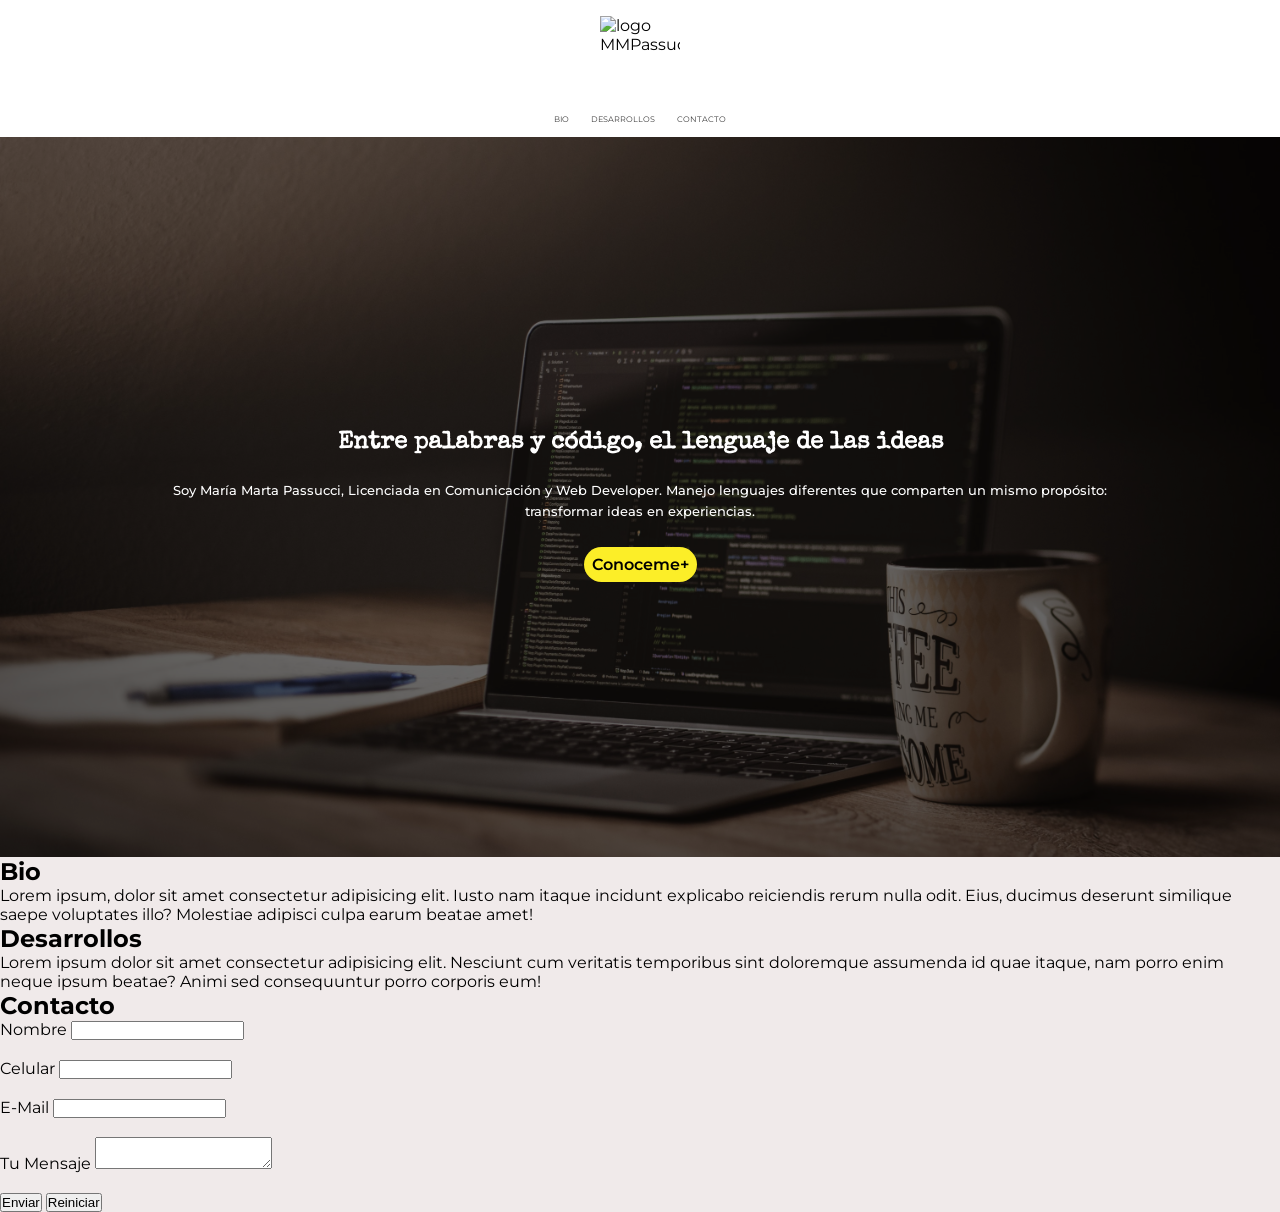
==== index.html @ d01847f6 "creacion estructura html y estilos a index.html" ====
<!DOCTYPE html>
<html lang="es">
<head>
    <meta charset="UTF-8">
    <meta name="viewport" content="width=device-width, initial-scale=1.0">
    <title>Inicio</title>
    <link rel="stylesheet" href="./css/styles.css">
    <link rel="shortcut icon" href="./assets/logos/MM.svg" type="image/x-icon">
</head>

<body>
    <header class="header">
        <img src="./assets/logos/MM.svg" alt="logo MMPassucci" title="banner MMPassucci" width="100%">
        <nav class="nav">
            <ul class="lista">
                <li><a href="./pages/bio.html">BIO</a></li>
                <li><a href="./pages/desarrollos.html">DESARROLLOS</a></li>
                <li><a href="./pages/contacto.html">CONTACTO</a></li>
            </ul>
        </nav>
    </header>

    <main>
        <section class="hero">
           <div class="contenedorhero">
                <h1>Entre palabras y código, el lenguaje de las ideas</h1>
                <h2>Soy María Marta Passucci, Licenciada en Comunicación y Web Developer. Manejo lenguajes diferentes que comparten un mismo propósito: transformar ideas en experiencias.</h2>
                <a href="#">Conoceme+</a>
           </div>
        </section>

            <section>
            <h2>Bio</h2>
            <p>Lorem ipsum, dolor sit amet consectetur adipisicing elit. Iusto nam itaque incidunt explicabo reiciendis rerum nulla odit. Eius, ducimus deserunt similique saepe voluptates illo? Molestiae adipisci culpa earum beatae amet!</p>
        </section>

        <section> 
            <h2>Desarrollos</h2>
            <p>Lorem ipsum dolor sit amet consectetur adipisicing elit. Nesciunt cum veritatis temporibus sint doloremque assumenda id quae itaque, nam porro enim neque ipsum beatae? Animi sed consequuntur porro corporis eum!</p>
        </section>
    

        <section>
            <h2>Contacto</h2>
            <form action="">
                <label for="nombre">Nombre</label>
                <input type="text" id="nombre" name="nombre">
                <br><br>

                <label for="celular">Celular</label>
                <input type="tel" id="celular" name="telefono">
                <br><br>  

                <label for="email">E-Mail</label>
                <input type="email" id="email" name="email">
                <br><br>

                <label for="mensaje">Tu Mensaje</label>
                <textarea name="comentarios" id="mensaje"></textarea>
                <br><br>

                <div>
                   <input type="submit" value="Enviar">
                   <input type="reset" value="Reiniciar">
                </div>

            </form>
        </section>
       

    </main>
    
</body>
</html>
---- css/styles.css ----
@import url('https://fonts.googleapis.com/css2?family=Montserrat:ital,wght@0,100..900;1,100..900&family=Special+Elite&display=swap');
* {
    margin: 0;
    padding: 0;
    box-sizing: border-box;
}
body {

    background-color: #f0eaea;
      font-family: "Montserrat", sans-serif;
}

.header {
    display: flex;
    flex-direction: column;
    justify-content: center;
    align-items: center;
    background-color: #ffffff;
    padding-top: 1rem;

  

    img {
        width: 80px;
        height: 80px;
        transition: transform 0.3s ease;
    
     &:hover {
         transform: scale(1.1) rotate(10deg);
     }
 
}
}
.lista {
    display: flex;
    flex-direction: row;
    justify-content: space-between;
    align-items: center;

    li{
        list-style: none;       
        text-align: center;
        padding: 0.7rem;
         
       
        a {
          
            color: #414040;
             text-decoration: none;
             font-size: 0.5rem;
              transition: transform 1s ease;        
        }
           &:hover {
          transform: scale(1.1) translateY(-10px);
    }
}
}

.hero {
    width: 100%;
    height: 80vh;
    background-image: url(../assets/images/fondohero.jpg);
    background-position: center;
    background-size: cover;
      background-repeat: no-repeat; 
    background-color: rgba(0, 0, 0, 0.5);
  background-blend-mode: overlay;
    display: flex;
  flex-direction: column;
  align-items: center;
  justify-content: center;
  text-align: center;
  color: #ffffff;
   }

.contenedorhero {
    width: 80%;
     
   
     h1 {
        color: #ffffff;
        font-family: "Special Elite", system-ui;
        padding: 10px;
        font-size: 1.5rem;
    }
     h2 {
        font-weight: 500;
        text-wrap: pretty;
        font-size: 0.8rem;
        padding: 1rem;
        margin-bottom: 1rem;
        line-height: 1.3rem;
        color: #ffffff;
     }

     a {
        display: inline;
        background-color: #fcee28;
        border-radius: 1.5rem;
        text-decoration: none;
        padding: 0.5rem;
        color: #000000;
           font-family: "Montserrat", sans-serif;
        font-weight: 600;
        

     }
    }
/* }
h2, p {
    color: #808692;
    font-family: sans-serif;
}

form {
    color: #808692;
}



 div input {
    background-color: blue;
    color: #ffffff;
    font-size:small;
    height: 30px 30px;
    border-radius: 10px;
    border-color: #ffffff;
    font-family: Verdana, Geneva, Tahoma, sans-serif;
    border-width: 0.5px;
 }

 form label {
    color: #ffffff;
    padding: 30px 30px 0px 5px;
    }
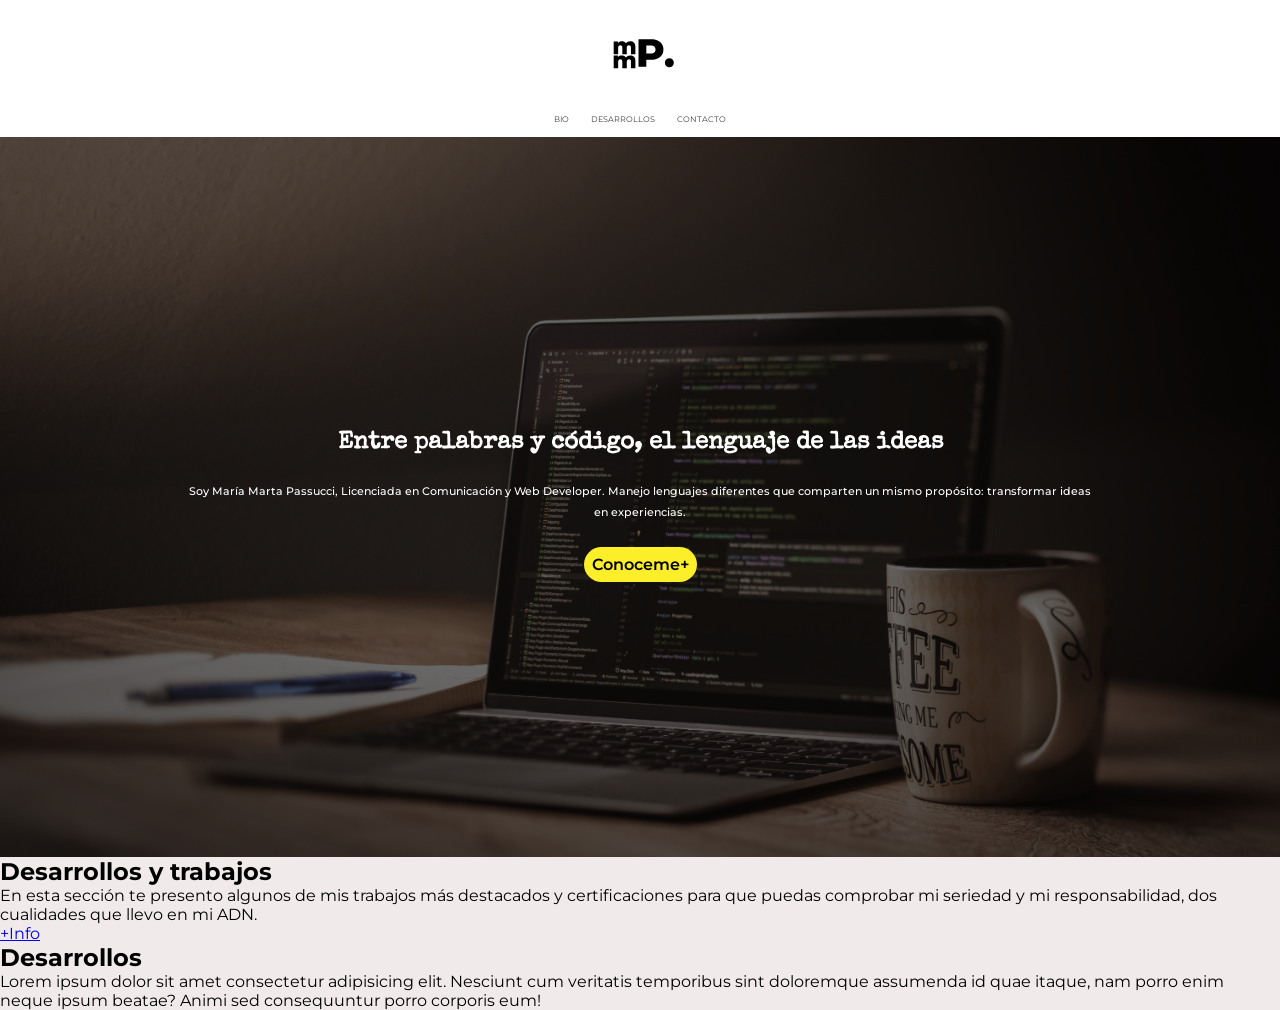
==== commit ff5b9a5b: "Actualizo portfolio" ====
--- a/index.html
+++ b/index.html
@@ -25,13 +25,14 @@
            <div class="contenedorhero">
                 <h1>Entre palabras y código, el lenguaje de las ideas</h1>
                 <h2>Soy María Marta Passucci, Licenciada en Comunicación y Web Developer. Manejo lenguajes diferentes que comparten un mismo propósito: transformar ideas en experiencias.</h2>
-                <a href="#">Conoceme+</a>
+                <a href="./pages/bio.html">Conoceme+</a>
            </div>
         </section>
 
             <section>
-            <h2>Bio</h2>
-            <p>Lorem ipsum, dolor sit amet consectetur adipisicing elit. Iusto nam itaque incidunt explicabo reiciendis rerum nulla odit. Eius, ducimus deserunt similique saepe voluptates illo? Molestiae adipisci culpa earum beatae amet!</p>
+            <h2>Desarrollos y trabajos</h2>
+            <p>En esta sección te presento algunos de mis trabajos más destacados y certificaciones para que puedas comprobar mi seriedad y mi responsabilidad, dos cualidades que llevo en mi ADN.</p>
+            <a href="#">+Info</a>
         </section>
 
         <section> 
@@ -41,30 +42,7 @@
     
 
         <section>
-            <h2>Contacto</h2>
-            <form action="">
-                <label for="nombre">Nombre</label>
-                <input type="text" id="nombre" name="nombre">
-                <br><br>
-
-                <label for="celular">Celular</label>
-                <input type="tel" id="celular" name="telefono">
-                <br><br>  
-
-                <label for="email">E-Mail</label>
-                <input type="email" id="email" name="email">
-                <br><br>
-
-                <label for="mensaje">Tu Mensaje</label>
-                <textarea name="comentarios" id="mensaje"></textarea>
-                <br><br>
-
-                <div>
-                   <input type="submit" value="Enviar">
-                   <input type="reset" value="Reiniciar">
-                </div>
-
-            </form>
+           
         </section>
        
 
--- a/css/styles.css
+++ b/css/styles.css
@@ -86,7 +86,7 @@
      h2 {
         font-weight: 500;
         text-wrap: pretty;
-        font-size: 0.8rem;
+        font-size: 0.7rem;
         padding: 1rem;
         margin-bottom: 1rem;
         line-height: 1.3rem;
@@ -106,6 +106,8 @@
 
      }
     }
+
+    
 /* }
 h2, p {
     color: #808692;
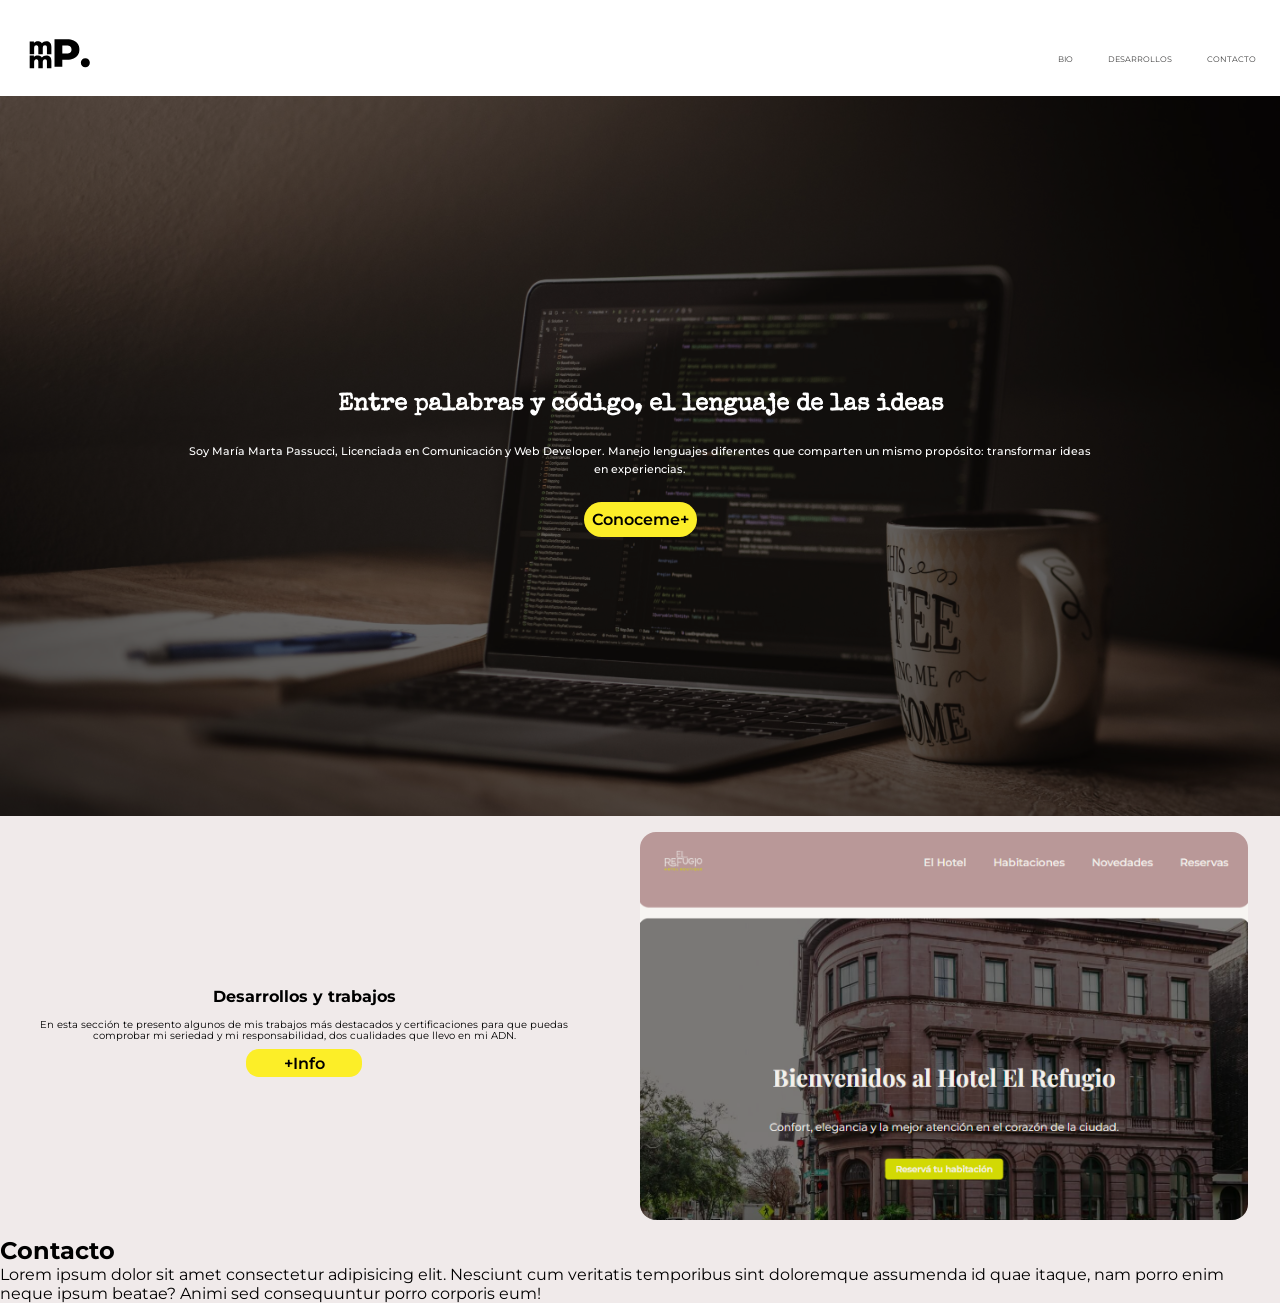
==== commit fa3b4df1: "estilo sección de index.html" ====
--- a/index.html
+++ b/index.html
@@ -29,14 +29,19 @@
            </div>
         </section>
 
-            <section>
-            <h2>Desarrollos y trabajos</h2>
-            <p>En esta sección te presento algunos de mis trabajos más destacados y certificaciones para que puedas comprobar mi seriedad y mi responsabilidad, dos cualidades que llevo en mi ADN.</p>
-            <a href="#">+Info</a>
+            <section class="desarrollos">
+                <div class="texto-desarrollos">
+                    <h2>Desarrollos y trabajos</h2>
+                    <p>En esta sección te presento algunos de mis trabajos más destacados y certificaciones para que puedas comprobar mi seriedad y mi responsabilidad, dos cualidades que llevo en mi ADN.</p>
+                    <a href="#">+Info</a>
+                </div>
+            <div class="card-desarrollos">
+            <img src="./assets/images/sitioelrefugio.png" alt="ejemplo sitio web El Refugio" title="Foto del sitio web del Hotel El Refugio">
+            </div>
         </section>
 
         <section> 
-            <h2>Desarrollos</h2>
+            <h2>Contacto</h2>
             <p>Lorem ipsum dolor sit amet consectetur adipisicing elit. Nesciunt cum veritatis temporibus sint doloremque assumenda id quae itaque, nam porro enim neque ipsum beatae? Animi sed consequuntur porro corporis eum!</p>
         </section>
     
--- a/css/styles.css
+++ b/css/styles.css
@@ -18,7 +18,12 @@
     background-color: #ffffff;
     padding-top: 1rem;
 
-  
+         @media (min-width:600px) {
+        flex-direction: row;
+         justify-content:space-between;
+    align-items: center;
+    padding-left: 1rem;
+     }
 
     img {
         width: 80px;
@@ -28,6 +33,8 @@
      &:hover {
          transform: scale(1.1) rotate(10deg);
      }
+
+
  
 }
 }
@@ -53,7 +60,12 @@
            &:hover {
           transform: scale(1.1) translateY(-10px);
     }
-}
+
+     @media (min-width:600px){
+        padding-right: 1.5rem;
+     }
+    
+    }
 }
 
 .hero {
@@ -89,7 +101,7 @@
         font-size: 0.7rem;
         padding: 1rem;
         margin-bottom: 1rem;
-        line-height: 1.3rem;
+        line-height: 1.1rem;
         color: #ffffff;
      }
 
@@ -107,31 +119,79 @@
      }
     }
 
-    
-/* }
-h2, p {
-    color: #808692;
-    font-family: sans-serif;
+/* sección desarrollo index.html */
+
+.desarrollos {
+display: flex;
+flex-direction: row;
 }
 
-form {
-    color: #808692;
+.texto-desarrollos {
+    display: flex;
+    flex-direction: column;
+    justify-content: center;
+    text-align: center;
+    padding: 1rem;
+
+
+    h2 {
+        font-size: 0.8rem;
+        padding: 0.8rem;
+    }
+
+    p {
+        font-size: 0.4rem;
+        padding-bottom: 0.5rem;
+    }
+
+    a {
+        display: inline-block;
+        background-color: #fcee28;
+        border-radius: 0.8rem;
+        text-decoration: none;
+        padding: 0.3rem;
+        color: #000000;
+        font-family: "Montserrat", sans-serif;
+        font-weight: 600;
+        width: 40%;
+       align-self: center;
+       font-size: 0.5rem;
+    }
+
+     @media (min-width:600px) {
+        h2 {
+            font-size: 1rem;
+        }
+
+        p {
+            font-size: 0.6rem;
+        }
+
+        a {
+             font-size: 1rem;
+               width: 20%;
+        }
+}
 }
 
+.card-desarrollos{
+    display: flex;
+    flex-direction: column;
+    align-items: center;
+    justify-content: center;
+    max-width: 70%;
+    min-width: 50%;
+    border-radius: 1rem;
+    margin: 1rem;
 
+    img {
+       width: 95%;
+       height: auto;
+       border-radius: 1rem;
+       transition: transform 0.5s ease;
 
- div input {
-    background-color: blue;
-    color: #ffffff;
-    font-size:small;
-    height: 30px 30px;
-    border-radius: 10px;
-    border-color: #ffffff;
-    font-family: Verdana, Geneva, Tahoma, sans-serif;
-    border-width: 0.5px;
- }
-
- form label {
-    color: #ffffff;
-    padding: 30px 30px 0px 5px;
-    }+       &:hover {
+         transform: rotate(6deg) scale(1.1); 
+       }
+    }
+}
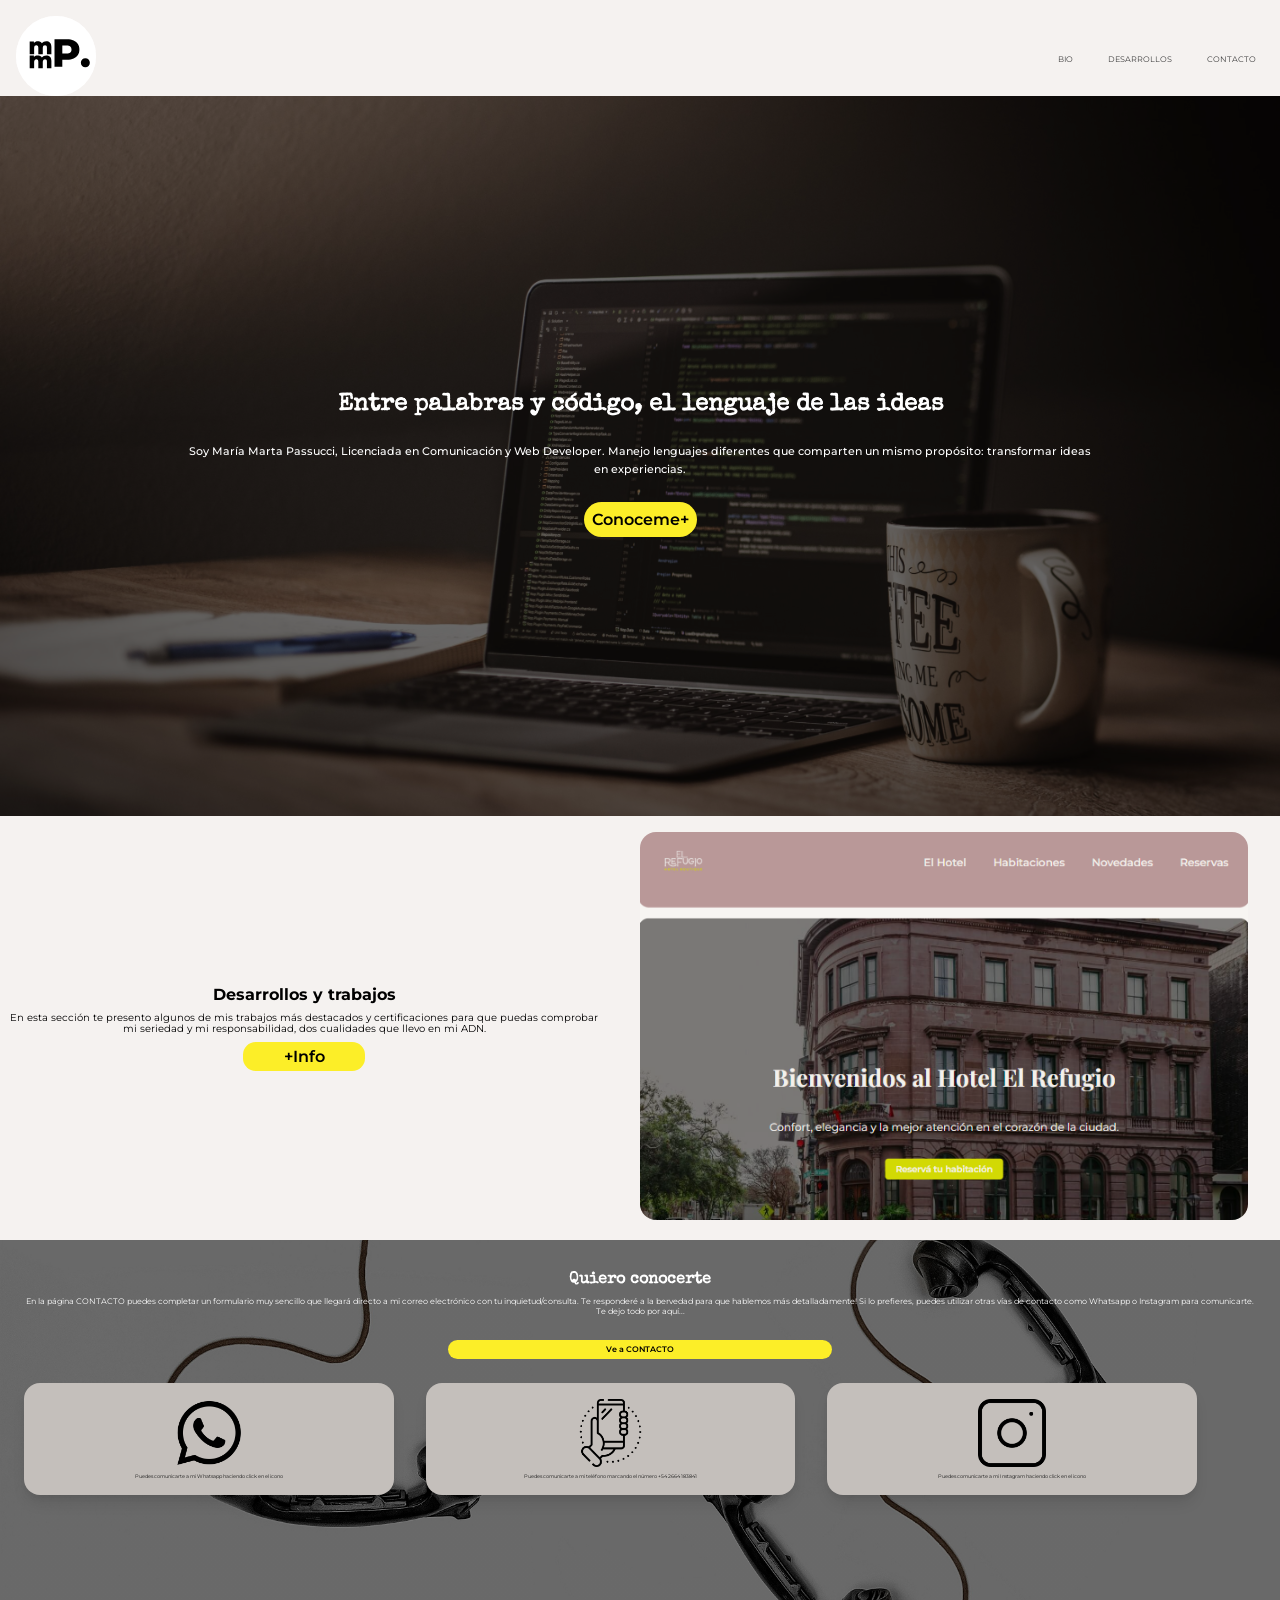
==== commit 6c2a2c95: "agregue cards de contacto a la sección contacto en index.html" ====
--- a/index.html
+++ b/index.html
@@ -36,13 +36,32 @@
                     <a href="#">+Info</a>
                 </div>
             <div class="card-desarrollos">
-            <img src="./assets/images/sitioelrefugio.png" alt="ejemplo sitio web El Refugio" title="Foto del sitio web del Hotel El Refugio">
+            <a href="https://hotel-el-refugio-jet.vercel.app/index.html"><img src="./assets/images/sitioelrefugio.png" alt="enlace a ejemplo de sitio web El Refugio " title="Foto y enlace del sitio web del Hotel El Refugio"></a>
             </div>
         </section>
 
-        <section> 
-            <h2>Contacto</h2>
-            <p>Lorem ipsum dolor sit amet consectetur adipisicing elit. Nesciunt cum veritatis temporibus sint doloremque assumenda id quae itaque, nam porro enim neque ipsum beatae? Animi sed consequuntur porro corporis eum!</p>
+        <section class="contacto-index"> 
+            <div class="texto-contacto">
+            <h2>Quiero conocerte</h2>
+            <p>En la página CONTACTO puedes completar un formulario muy sencillo que llegará directo a mi correo electrónico con tu inquietud/consulta. Te responderé a la bervedad para que hablemos más detalladamente! Si lo prefieres, puedes utilizar otras vías de contacto como Whatsapp o Instagram para comunicarte. Te dejo todo por aquí...</p>
+            <a href="./pages/contacto.html">Ve a CONTACTO</a>
+            </div>
+
+            <div class="minicards">
+            <div class="minicard-uno">
+                <a href="https://web.whatsapp.com/"><img src="./assets/logos/whatsapp.png" alt="icono de Whatsapp"></a>
+                <p>Puedes comunicarte a mi Whatsapp haciendo click en el icono</p>
+            </div>
+            <div class="minicard-dos">
+                 <a href="#"><img src="./assets/logos/mobile.png" alt="icono de un teléfono celular"></a>
+                <p>Puedes comunicarte a mi teléfono marcando el número +54 2664 183841</p>
+            </div>
+            <div class="minicard-tres">
+                 <a href="https://www.instagram.com/"><img src="./assets/logos/instagram.png" alt="icono de Instagram"></a>
+                <p>Puedes comunicarte a mi Instagram haciendo click en el icono</p>
+            </div>
+            </div>
+
         </section>
     
 
--- a/css/styles.css
+++ b/css/styles.css
@@ -6,7 +6,7 @@
 }
 body {
 
-    background-color: #f0eaea;
+    background-color: #F5F2F0;
       font-family: "Montserrat", sans-serif;
 }
 
@@ -15,7 +15,7 @@
     flex-direction: column;
     justify-content: center;
     align-items: center;
-    background-color: #ffffff;
+    /* background-color: #ffffff; */
     padding-top: 1rem;
 
          @media (min-width:600px) {
@@ -26,6 +26,7 @@
      }
 
     img {
+        border-radius: 50px;
         width: 80px;
         height: 80px;
         transition: transform 0.3s ease;
@@ -131,17 +132,16 @@
     flex-direction: column;
     justify-content: center;
     text-align: center;
-    padding: 1rem;
+    /* padding: 0.3rem; */
 
 
     h2 {
-        font-size: 0.8rem;
-        padding: 0.8rem;
-    }
+        font-size: 0.6rem;
+        }
 
     p {
         font-size: 0.4rem;
-        padding-bottom: 0.5rem;
+        padding: 0.5rem;
     }
 
     a {
@@ -184,8 +184,12 @@
     border-radius: 1rem;
     margin: 1rem;
 
+    a {
+        text-align: center;
+    }
+
     img {
-       width: 95%;
+          width: 95%;
        height: auto;
        border-radius: 1rem;
        transition: transform 0.5s ease;
@@ -194,4 +198,74 @@
          transform: rotate(6deg) scale(1.1); 
        }
     }
+}
+/* seccion contacto en index */
+.contacto-index {
+     background-image: linear-gradient(rgba(0, 0, 0, 0.5), rgba(0, 0, 0, 0.5)), url(../assets/images/telefonos.jpg);
+    background-position: center;
+    background-size: cover;
+     height: 40vh;
+  
+}
+.texto-contacto {
+    display: flex;
+    flex-direction: column;
+    justify-content: center;
+    align-items: center;
+    color: #ffffff;
+    
+
+    h2 {
+         font-family: "Special Elite", system-ui;
+         font-size: 1rem;
+         padding-top: 2rem;
+    }
+
+    p {
+          font-size: 0.5rem;
+          text-align: center;
+             padding: 0.5rem 1.5rem 1.5rem;
+    }
+
+        a {
+        display: inline-block;
+        background-color: #fcee28;
+        border-radius: 0.8rem;
+        text-decoration: none;
+        padding: 0.3rem;
+        color: #000000;
+        font-family: "Montserrat", sans-serif;
+        font-weight: 600;
+        width: 30%;
+      text-align: center;
+       font-size: 0.5rem;
+    }
+}
+
+.minicards {
+    display: flex;
+    flex-direction: row;
+    padding: 1.5rem;
+    gap: 2rem;
+}
+
+.minicard-uno, .minicard-dos, .minicard-tres {
+    padding: 1rem;
+    background-color: #C4BFBB;
+    width: 30%;
+    border-radius: 1rem;
+    text-align: center;
+    font-size: 0.3rem;
+box-shadow: 0 10px 15px -3px rgba(0, 0, 0, 0.1), 0 4px 6px -2px rgba(0, 0, 0, 0.05);
+
+    img {
+        max-width: 30px;
+        min-width: 20%;
+        padding-bottom: 0.3rem;
+    }
+
+    p {
+        min-width: 20%;
+        color: #171717;
+    }
 }
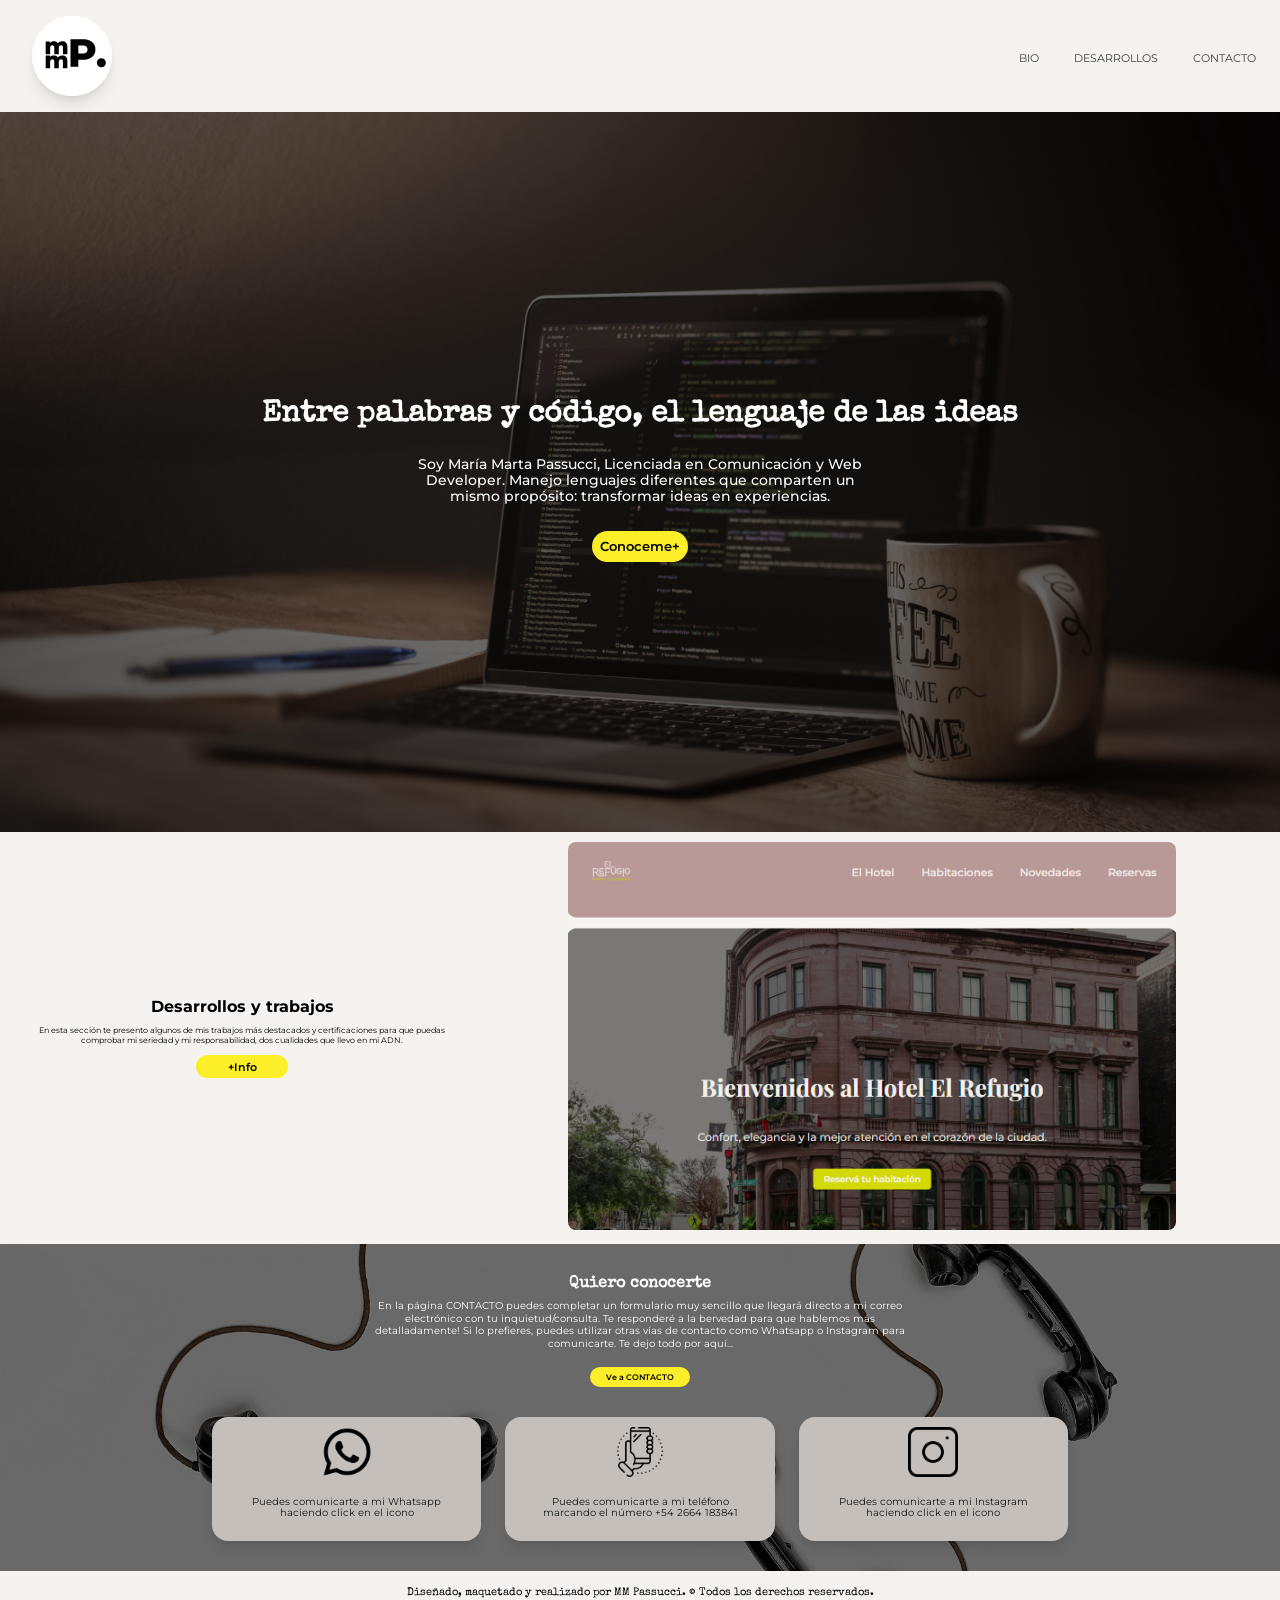
==== commit 62e15cf7: "agregue @media para index.html" ====
--- a/index.html
+++ b/index.html
@@ -33,7 +33,7 @@
                 <div class="texto-desarrollos">
                     <h2>Desarrollos y trabajos</h2>
                     <p>En esta sección te presento algunos de mis trabajos más destacados y certificaciones para que puedas comprobar mi seriedad y mi responsabilidad, dos cualidades que llevo en mi ADN.</p>
-                    <a href="#">+Info</a>
+                    <a href="./pages/desarrollos.html">+Info</a>
                 </div>
             <div class="card-desarrollos">
             <a href="https://hotel-el-refugio-jet.vercel.app/index.html"><img src="./assets/images/sitioelrefugio.png" alt="enlace a ejemplo de sitio web El Refugio " title="Foto y enlace del sitio web del Hotel El Refugio"></a>
@@ -61,13 +61,12 @@
                 <p>Puedes comunicarte a mi Instagram haciendo click en el icono</p>
             </div>
             </div>
-
         </section>
     
 
-        <section>
-           
-        </section>
+        <footer class="footer">
+           <p>Diseñado, maquetado y realizado por MM Passucci. &copy; Todos los derechos reservados.</p>
+        </footer>
        
 
     </main>
--- a/css/styles.css
+++ b/css/styles.css
@@ -1,271 +1,371 @@
-@import url('https://fonts.googleapis.com/css2?family=Montserrat:ital,wght@0,100..900;1,100..900&family=Special+Elite&display=swap');
+@import url("https://fonts.googleapis.com/css2?family=Montserrat:ital,wght@0,100..900;1,100..900&family=Special+Elite&display=swap");
 * {
-    margin: 0;
-    padding: 0;
-    box-sizing: border-box;
+  margin: 0;
+  padding: 0;
+  box-sizing: border-box;
 }
 body {
-
-    background-color: #F5F2F0;
-      font-family: "Montserrat", sans-serif;
+  background-color: #f5f2f0;
+  font-family: "Montserrat", sans-serif;
 }
 
 .header {
-    display: flex;
-    flex-direction: column;
-    justify-content: center;
-    align-items: center;
-    /* background-color: #ffffff; */
-    padding-top: 1rem;
-
-         @media (min-width:600px) {
-        flex-direction: row;
-         justify-content:space-between;
-    align-items: center;
-    padding-left: 1rem;
-     }
-
-    img {
-        border-radius: 50px;
-        width: 80px;
-        height: 80px;
-        transition: transform 0.3s ease;
-    
-     &:hover {
-         transform: scale(1.1) rotate(10deg);
-     }
-
-
- 
-}
-}
-.lista {
-    display: flex;
+  display: flex;
+  flex-direction: column;
+  justify-content: center;
+  align-items: center;
+
+  @media (min-width: 600px) {
     flex-direction: row;
     justify-content: space-between;
     align-items: center;
-
-    li{
-        list-style: none;       
-        text-align: center;
-        padding: 0.7rem;
-         
-       
-        a {
-          
-            color: #414040;
-             text-decoration: none;
-             font-size: 0.5rem;
-              transition: transform 1s ease;        
-        }
-           &:hover {
-          transform: scale(1.1) translateY(-10px);
-    }
-
-     @media (min-width:600px){
-        padding-right: 1.5rem;
-     }
+    padding-left: 1rem;
+  }
+
+  img {
+    border-radius: 50px;
+    width: 80px;
+    height: 80px;
+    box-shadow:
+      0 10px 15px -2px rgba(0, 0, 0, 0.1),
+      0 4px 6px -2px rgba(0, 0, 0, 0.05);
+    transition: transform 0.3s ease;
+
+    &:hover {
+      transform: scale(1.1) rotate(10deg);
+    }
+    }
+        @media (min-width: 600px){
+       img {
+     margin: 1rem;
+  }
+}
+}
+.lista {
+  display: flex;
+  flex-direction: row;
+  justify-content: space-between;
+  align-items: center;
+
+  li {
+    list-style: none;
+    text-align: center;
+    padding: 0.7rem;
+
+    a {
+      color: #414040;
+      text-decoration: none;
+      font-size: 0.5rem;
+      transition: transform 1s ease;
+    }
+    &:hover {
+      transform: scale(1.1) translateY(-10px);
+    }
+
+    @media (min-width: 600px) {
+      padding-right: 1.5rem;
+
+    a { 
+       font-size: 0.7rem;
+    }
     
-    }
-}
-
+  }
+}
+}
 .hero {
-    width: 100%;
-    height: 80vh;
-    background-image: url(../assets/images/fondohero.jpg);
-    background-position: center;
-    background-size: cover;
-      background-repeat: no-repeat; 
-    background-color: rgba(0, 0, 0, 0.5);
+  width: 100%;
+  height: 80vh;
+  background-image: url(../assets/images/fondohero.jpg);
+  background-position: center;
+  background-size: cover;
+  background-repeat: no-repeat;
+  background-color: rgba(0, 0, 0, 0.5);
   background-blend-mode: overlay;
-    display: flex;
+  display: flex;
   flex-direction: column;
   align-items: center;
   justify-content: center;
   text-align: center;
   color: #ffffff;
-   }
+}
 
 .contenedorhero {
-    width: 80%;
-     
-   
-     h1 {
-        color: #ffffff;
-        font-family: "Special Elite", system-ui;
-        padding: 10px;
-        font-size: 1.5rem;
-    }
-     h2 {
-        font-weight: 500;
-        text-wrap: pretty;
-        font-size: 0.7rem;
-        padding: 1rem;
-        margin-bottom: 1rem;
-        line-height: 1.1rem;
-        color: #ffffff;
-     }
-
-     a {
-        display: inline;
-        background-color: #fcee28;
-        border-radius: 1.5rem;
-        text-decoration: none;
-        padding: 0.5rem;
-        color: #000000;
-           font-family: "Montserrat", sans-serif;
-        font-weight: 600;
-        
-
-     }
-    }
-
-/* sección desarrollo index.html */
+  width: 80%;
+  height: auto;
+
+  h1 {
+    color: #ffffff;
+    font-family: "Special Elite", system-ui;
+    padding: 10px;
+    font-size: 1rem;
+  }
+  h2 {
+    font-weight: 500;
+    text-wrap: pretty;
+    font-size: 0.6rem;
+    padding: 1rem;
+    margin-bottom: 1rem;
+    line-height: 0.6rem;
+    color: #ffffff;
+    line-height: 0.7rem;
+  }
+
+  a {
+    display: inline;
+    background-color: #fcee28;
+    border-radius: 1.5rem;
+    text-decoration: none;
+    padding: 0.5rem;
+    color: #000000;
+    font-family: "Montserrat", sans-serif;
+    font-weight: 600;
+    font-size: 0.8rem;
+    /* width: 150px; */
+  }
+
+        @media (min-width: 600px) {
+
+    h1 { 
+       font-size: 1.9rem;
+    }
+
+    h2 {
+      font-size: 0.9rem;
+      line-height: 1rem;
+      max-width: 500px;
+      margin: 0 auto;
+      margin-bottom: 1rem;
+    }
+    
+  }
+
+ 
+}
+
+/* sección desarrollos index.html */
 
 .desarrollos {
-display: flex;
-flex-direction: row;
+  display: flex;
+  flex-direction: row;
+  height: auto;
+  padding: 10px;
+  width: 100%;
 }
 
 .texto-desarrollos {
-    display: flex;
-    flex-direction: column;
-    justify-content: center;
-    text-align: center;
-    /* padding: 0.3rem; */
-
-
+  display: flex;
+  flex-direction: column;
+  justify-content: center;
+  text-align: center;
+
+  h2 {
+    font-size: 0.7rem;
+  }
+
+  p {
+    font-size: 0.5rem;
+    padding: 0.6rem;
+    line-height: 0.6rem;
+    text-wrap: pretty;
+  }
+
+  a {
+    display: inline-block;
+    background-color: #fcee28;
+    border-radius: 0.8rem;
+    text-decoration: none;
+    padding: 0.3rem;
+    color: #000000;
+    font-family: "Montserrat", sans-serif;
+    font-weight: 600;
+    align-self: center;
+    font-size: 0.5rem;
+  }
+
+  @media (min-width: 487px) {
     h2 {
-        font-size: 0.6rem;
-        }
+      font-size: 1rem;
+    }
 
     p {
-        font-size: 0.4rem;
-        padding: 0.5rem;
+      font-size: 0.5rem;
     }
 
     a {
-        display: inline-block;
-        background-color: #fcee28;
-        border-radius: 0.8rem;
-        text-decoration: none;
-        padding: 0.3rem;
-        color: #000000;
-        font-family: "Montserrat", sans-serif;
-        font-weight: 600;
-        width: 40%;
-       align-self: center;
-       font-size: 0.5rem;
-    }
-
-     @media (min-width:600px) {
-        h2 {
-            font-size: 1rem;
-        }
-
-        p {
-            font-size: 0.6rem;
-        }
-
-        a {
-             font-size: 1rem;
-               width: 20%;
-        }
-}
-}
-
-.card-desarrollos{
-    display: flex;
-    flex-direction: column;
-    align-items: center;
-    justify-content: center;
-    max-width: 70%;
-    min-width: 50%;
-    border-radius: 1rem;
-    margin: 1rem;
-
-    a {
-        text-align: center;
-    }
-
+      font-size: 0.7rem;
+      width: 20%;
+    }
+  }
+}
+
+.card-desarrollos {
+  display: flex;
+  flex-direction: column;
+  align-items: center;
+  justify-content: center;
+  width: 100%;
+  height: auto;
+  max-width: 1200px;
+  margin: 0 auto; /* Centra todo el bloque en pantallas de PC */
+  padding: 0 20px; /* "Colchón" de seguridad a los lados en celulares */
+  box-sizing: border-box; /* Evita que el padding rompa el ancho total */
+  border-radius: 1rem;
+
+  a {
+    text-align: center;
+    height: auto;
+  }
+
+  img {
+    width: 100%;
+    min-width: 130px;
+    height: auto;
+    border-radius: 0.5rem;
+    transition: transform 0.5s ease;
+
+    &:hover {
+      transform: rotate(6deg) scale(1.1);
+    }
+  }
+
+  @media (min-width: 600px) {
     img {
-          width: 95%;
-       height: auto;
-       border-radius: 1rem;
-       transition: transform 0.5s ease;
-
-       &:hover {
-         transform: rotate(6deg) scale(1.1); 
-       }
-    }
-}
+      width: 90%;
+      height: auto;
+    }
+  }
+}
+
 /* seccion contacto en index */
 .contacto-index {
-     background-image: linear-gradient(rgba(0, 0, 0, 0.5), rgba(0, 0, 0, 0.5)), url(../assets/images/telefonos.jpg);
-    background-position: center;
-    background-size: cover;
-     height: 40vh;
-  
+  background-image:
+    linear-gradient(rgba(0, 0, 0, 0.5), rgba(0, 0, 0, 0.5)),
+    url(../assets/images/telefonos.jpg);
+  background-position: center;
+  background-size: cover;
+  height: auto;
 }
 .texto-contacto {
-    display: flex;
-    flex-direction: column;
-    justify-content: center;
-    align-items: center;
-    color: #ffffff;
-    
-
-    h2 {
-         font-family: "Special Elite", system-ui;
-         font-size: 1rem;
-         padding-top: 2rem;
-    }
-
+  display: flex;
+  flex-direction: column;
+  justify-content: center;
+  align-items: center;
+  color: #ffffff;
+
+  h2 {
+    font-family: "Special Elite", system-ui;
+    font-size: 1rem;
+    padding-top: 2rem;
+  }
+
+  p {
+    font-size: 0.5rem;
+    text-align: center;
+    padding: 0.5rem 1.5rem;
+    line-height: 0.6rem;
+       text-wrap: pretty;
+  }
+
+  a {
+    display: inline-block;
+    background-color: #fcee28;
+    border-radius: 0.8rem;
+    text-decoration: none;
+    padding: 0.3rem;
+    color: #000000;
+    font-family: "Montserrat", sans-serif;
+    font-weight: 600;
+    width: 100px;
+    text-align: center;
+    font-size: 0.5rem;
+  }
+
+  @media (min-width: 487px) {
     p {
-          font-size: 0.5rem;
-          text-align: center;
-             padding: 0.5rem 1.5rem 1.5rem;
-    }
-
-        a {
-        display: inline-block;
-        background-color: #fcee28;
-        border-radius: 0.8rem;
-        text-decoration: none;
-        padding: 0.3rem;
-        color: #000000;
-        font-family: "Montserrat", sans-serif;
-        font-weight: 600;
-        width: 30%;
-      text-align: center;
-       font-size: 0.5rem;
-    }
+      font-size: 0.5rem;
+    }
+
+     @media (min-width: 600px) {
+      p {
+        max-width: 600px;
+        font-size: 0.6rem;
+        line-height: 0.8rem;
+     }
+
+     a {
+      margin-top: 0.5rem;
+     }
+     
+      }
+
+  }
 }
 
 .minicards {
-    display: flex;
-    flex-direction: row;
-    padding: 1.5rem;
-    gap: 2rem;
-}
-
-.minicard-uno, .minicard-dos, .minicard-tres {
-    padding: 1rem;
-    background-color: #C4BFBB;
-    width: 30%;
-    border-radius: 1rem;
-    text-align: center;
-    font-size: 0.3rem;
-box-shadow: 0 10px 15px -3px rgba(0, 0, 0, 0.1), 0 4px 6px -2px rgba(0, 0, 0, 0.05);
-
-    img {
-        max-width: 30px;
-        min-width: 20%;
-        padding-bottom: 0.3rem;
-    }
+  display: flex;
+  flex-direction: row;
+  padding: 1.9rem;
+  gap: 1.5rem;
+  justify-content: center;
+}
+
+.minicard-uno,
+.minicard-dos,
+.minicard-tres {
+  padding: 0.6rem;
+  background-color: #c4bfbb;
+  border-radius: 1rem;
+  text-align: center;
+  font-size: 0.4rem;
+  box-shadow:
+    0 10px 15px -3px rgba(0, 0, 0, 0.1),
+    0 4px 6px -2px rgba(0, 0, 0, 0.05);
+
+  img {
+    max-width: 20px;
+    min-width: 20%;
+    padding-bottom: 0.3rem;
+  }
+
+  p {
+    max-width: 250px;
+    margin: 0 auto;
+    color: #171717;
+    text-wrap: pretty;
+     line-height: 0.4rem;
+  }
+
+   @media (min-width: 600px){
 
     p {
-        min-width: 20%;
-        color: #171717;
-    }
-}+      padding: 0.8rem;
+      font-size: 0.6rem;
+      line-height: 0.7rem;
+   }
+}
+}
+
+.footer {
+  display: flex;
+  width: 100%;
+  height: 10vh;
+  padding: 1rem;
+  justify-content: center;
+
+  p {
+    font-size: 0.4rem;
+    text-align: center;
+    font-family: "Special Elite", system-ui;
+  }
+
+  @media (min-width: 600px) {
+    p {
+      font-size: 0.5rem;
+    }
+
+     @media (min-width: 600px) {
+      p {
+        font-size: 0.7rem;
+     }  
+    }
+  }}
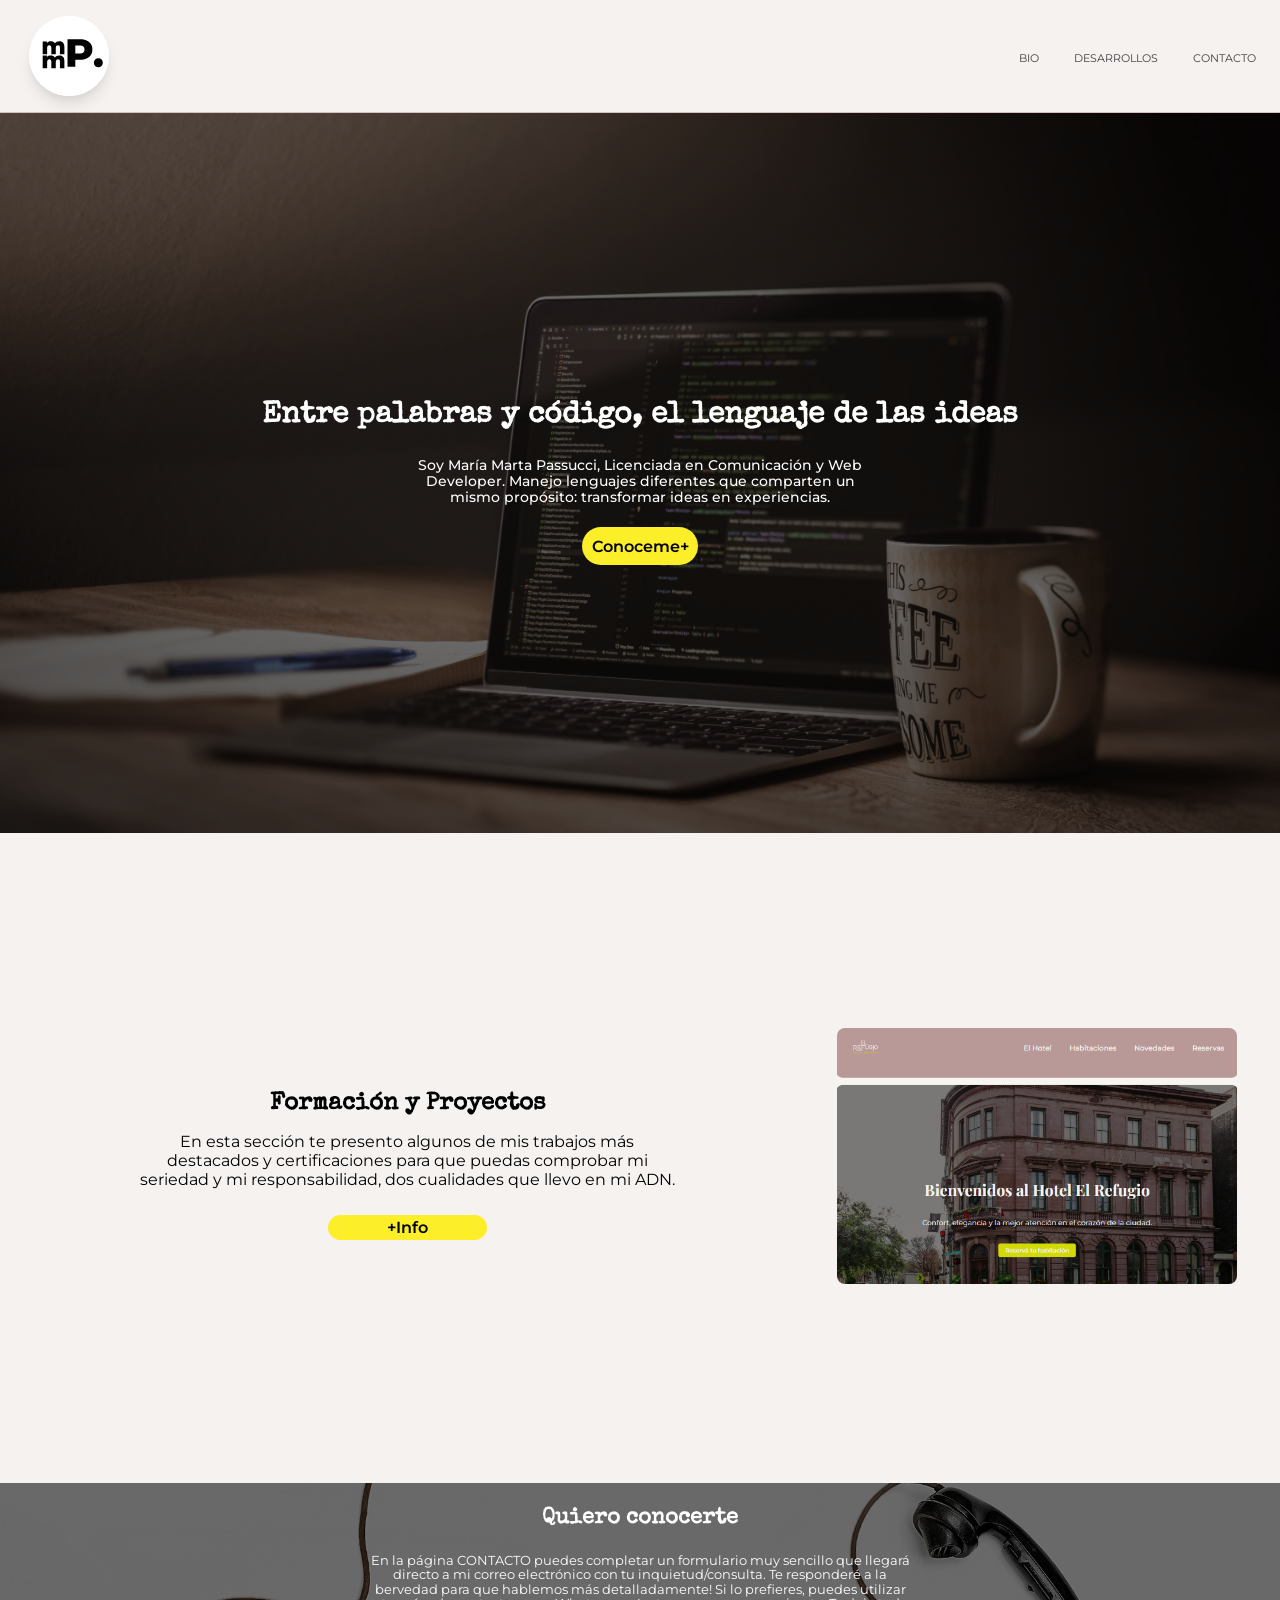
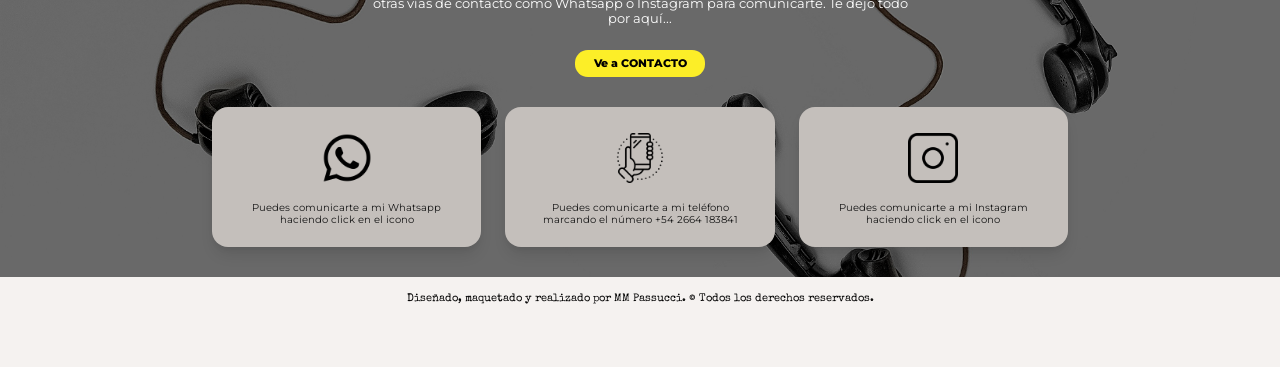
==== commit 754f7a10: "correción anidamiento" ====
--- a/index.html
+++ b/index.html
@@ -31,7 +31,7 @@
 
             <section class="desarrollos">
                 <div class="texto-desarrollos">
-                    <h2>Desarrollos y trabajos</h2>
+                    <h2>Formación y Proyectos</h2>
                     <p>En esta sección te presento algunos de mis trabajos más destacados y certificaciones para que puedas comprobar mi seriedad y mi responsabilidad, dos cualidades que llevo en mi ADN.</p>
                     <a href="./pages/desarrollos.html">+Info</a>
                 </div>
--- a/css/styles.css
+++ b/css/styles.css
@@ -14,16 +14,18 @@
   flex-direction: column;
   justify-content: center;
   align-items: center;
+  border-bottom: 1px solid #d7bfbf;
 
   @media (min-width: 600px) {
     flex-direction: row;
     justify-content: space-between;
     align-items: center;
-    padding-left: 1rem;
+    padding-left: 0.8rem;
   }
 
   img {
     border-radius: 50px;
+    margin: 1rem;
     width: 80px;
     height: 80px;
     box-shadow:
@@ -34,12 +36,12 @@
     &:hover {
       transform: scale(1.1) rotate(10deg);
     }
-    }
-        @media (min-width: 600px){
-       img {
-     margin: 1rem;
-  }
-}
+  }
+  @media (min-width: 600px) {
+    img {
+      margin: 1rem;
+    }
+  }
 }
 .lista {
   display: flex;
@@ -65,12 +67,11 @@
     @media (min-width: 600px) {
       padding-right: 1.5rem;
 
-    a { 
-       font-size: 0.7rem;
-    }
-    
-  }
-}
+      a {
+        font-size: 0.7rem;
+      }
+    }
+  }
 }
 .hero {
   width: 100%;
@@ -90,7 +91,7 @@
 }
 
 .contenedorhero {
-  width: 80%;
+  width: 100%;
   height: auto;
 
   h1 {
@@ -123,10 +124,9 @@
     /* width: 150px; */
   }
 
-        @media (min-width: 600px) {
-
-    h1 { 
-       font-size: 1.9rem;
+  @media (min-width: 600px) {
+    h1 {
+      font-size: 1.9rem;
     }
 
     h2 {
@@ -136,10 +136,12 @@
       margin: 0 auto;
       margin-bottom: 1rem;
     }
-    
-  }
-
- 
+
+    a {
+      font-size: 1rem;
+      padding: 0.6rem;
+    }
+  }
 }
 
 /* sección desarrollos index.html */
@@ -159,14 +161,16 @@
   text-align: center;
 
   h2 {
-    font-size: 0.7rem;
+    font-size: 0.6rem;
+     font-family: "Special Elite", system-ui;
   }
 
   p {
-    font-size: 0.5rem;
+    font-size: 0.4rem;
     padding: 0.6rem;
-    line-height: 0.6rem;
+    line-height: 0.5rem;
     text-wrap: pretty;
+    align-self: center;
   }
 
   a {
@@ -174,7 +178,7 @@
     background-color: #fcee28;
     border-radius: 0.8rem;
     text-decoration: none;
-    padding: 0.3rem;
+    padding: 0.2rem 0.6rem 0.2rem 0.6rem;
     color: #000000;
     font-family: "Montserrat", sans-serif;
     font-weight: 600;
@@ -196,6 +200,36 @@
       width: 20%;
     }
   }
+
+  @media (min-width: 600px) {
+    h2 {
+      font-size: 1.5rem;
+      padding: 1rem;
+    }
+
+    p {
+      font-size: 0.6rem;
+      line-height: 0.9rem;
+      text-wrap: pretty;
+      padding: 0rem 3rem 1.6rem 3rem;
+    }
+    a {
+      font-size: 0.8rem;
+      width: 25%;
+    }
+  }
+
+  @media (min-width: 768px) {
+    p {
+      font-size: 1rem;
+      width: 80%;
+      line-height: 1.2rem;
+    }
+    a {
+      font-size: 1rem;
+      width: 20%;
+    }
+  }
 }
 
 .card-desarrollos {
@@ -203,7 +237,7 @@
   flex-direction: column;
   align-items: center;
   justify-content: center;
-  width: 100%;
+  width: 70%;
   height: auto;
   max-width: 1200px;
   margin: 0 auto; /* Centra todo el bloque en pantallas de PC */
@@ -217,21 +251,30 @@
   }
 
   img {
-    width: 100%;
+    width: 150px;
     min-width: 130px;
     height: auto;
     border-radius: 0.5rem;
     transition: transform 0.5s ease;
 
     &:hover {
-      transform: rotate(6deg) scale(1.1);
+      transform: scale(1.1);
     }
   }
 
   @media (min-width: 600px) {
+    height: 50vh;
+
     img {
-      width: 90%;
-      height: auto;
+      width: 300px;
+    }
+  }
+
+  @media (min-width: 768px) {
+    height: 70vh;
+
+    img {
+      width: 400px;
     }
   }
 }
@@ -255,15 +298,15 @@
   h2 {
     font-family: "Special Elite", system-ui;
     font-size: 1rem;
-    padding-top: 2rem;
+    padding-top: 1.5rem;
   }
 
   p {
     font-size: 0.5rem;
     text-align: center;
-    padding: 0.5rem 1.5rem;
+    padding: 1.5rem;
     line-height: 0.6rem;
-       text-wrap: pretty;
+    text-wrap: pretty;
   }
 
   a {
@@ -284,20 +327,23 @@
     p {
       font-size: 0.5rem;
     }
-
-     @media (min-width: 600px) {
-      p {
-        max-width: 600px;
-        font-size: 0.6rem;
-        line-height: 0.8rem;
-     }
-
-     a {
-      margin-top: 0.5rem;
-     }
-     
-      }
-
+  }
+  @media (min-width: 600px) {
+    h2 {
+      font-size: 1.4rem;
+    }
+    p {
+      max-width: 600px;
+      font-size: 0.8rem;
+      line-height: 0.9rem;
+    }
+
+    a {
+      font-size: 0.7rem;
+      padding: 0.4rem;
+      width: 130px;
+      font-weight: 800;
+    }
   }
 }
 
@@ -332,17 +378,20 @@
     margin: 0 auto;
     color: #171717;
     text-wrap: pretty;
-     line-height: 0.4rem;
-  }
-
-   @media (min-width: 600px){
-
+    line-height: 0.4rem;
+  }
+
+  @media (min-width: 600px) {
     p {
       padding: 0.8rem;
       font-size: 0.6rem;
       line-height: 0.7rem;
-   }
-}
+    }
+
+    img {
+      padding-top: 1rem;
+    }
+  }
 }
 
 .footer {
@@ -363,9 +412,317 @@
       font-size: 0.5rem;
     }
 
-     @media (min-width: 600px) {
+    @media (min-width: 600px) {
       p {
         font-size: 0.7rem;
-     }  
-    }
-  }}+      }
+    }
+  }
+}
+
+/* pagina bio */
+
+.contenedor-uno {
+  display: flex;
+  flex-direction: row;
+  color: #494949;
+  margin-bottom: 1rem;
+  align-items: center;
+
+  .contenedor-img {
+    padding: 1rem 1rem;
+    width: 100%;
+    display: flex;
+    justify-content: center;
+    align-items: center;
+
+    img {
+      max-width: 80%; /*No deja que se ENCOJA mas del 80% del tamaño*/
+      min-width: 40%; /*No deja que se AGRANDE mas del 60% del tamaño*/
+      height: auto;
+      box-shadow:
+        0 10px 15px -3px rgba(0, 0, 0, 0.1),
+        0 4px 6px -2px rgba(0, 0, 0, 0.05);
+      border-radius: 50%;
+    }
+
+    @media (min-width: 1024px) {
+      width: 50%;
+    }
+  }
+  .texto-uno {
+    padding-inline: 0.6rem;
+    text-wrap: pretty;
+  }
+  h2 {
+    font-family: "Special Elite", system-ui;
+    font-size: 0.9rem;
+    padding-bottom: 0.3rem;
+  }
+
+  h3 {
+    font-size: 0.6rem;
+    padding-bottom: 0.3rem;
+  }
+  p {
+    padding-top: 0.3rem;
+    font-size: 0.5rem;
+    text-align:left;  
+  }
+
+  @media (min-width: 480px) {
+    h2 {
+      font-size: 1.8rem;
+    }
+
+    h3 {
+      font-size: 0.9rem;
+    }
+
+    p {
+      font-size: 0.7rem;
+    }
+  }
+
+  @media (min-width: 768px) {
+    h2 {
+      font-size: 2rem;
+    }
+
+    h3 {
+      font-size: 1.3rem;
+    }
+
+    p {
+      font-size: 1rem;
+    }
+  }
+}
+
+/* seccion desarrollo-bio */
+.contenedor-dos {
+  display: grid;
+  grid-template-columns: 1fr;
+  grid-template-rows: repeat(4, auto);
+  /* height: auto; */
+  grid-gap: 1rem;
+  background-color: #f5f2f0;
+  line-height: 0.9rem;
+  text-wrap: pretty;
+  margin: 0.5rem;
+  
+  @media (min-width: 1024px) {
+    grid-template-columns: repeat(4, 1fr);
+    grid-template-rows: auto;
+  }
+}
+
+.contenido-uno,
+.contenido-dos,
+.contenido-tres,
+.contenido-cuatro {
+  background-color: #e4e0de;
+  text-align: center;
+  padding: 1rem;
+  box-shadow: 0px 8px 6px -3px rgba(0, 0, 0, 0.15);
+  border-radius: 0.5rem;
+
+  .imagen-bio {
+    width: 80%;
+    height: auto;
+    border-radius: 0.5rem;
+  }
+
+  .descripcion-bio {
+  font-size: 0.9rem;
+  padding: 1rem 1rem 0 1rem;
+  font-family: "Special Elite", system-ui;
+
+  
+}
+
+.texto-bio {
+  padding-inline: 1rem;
+}
+
+.lista-bio {
+  list-style: none;
+  padding-top: 1rem;
+
+  li {
+    font-size: 0.8rem;
+  
+  }
+}
+
+}
+
+.boton-bio {
+  display: inline;
+  background-color: #fcee28;
+  border-radius: 1.5rem;
+  text-decoration: none;
+  padding: 0.5rem;
+  color: #000000;
+  font-family: "Montserrat", sans-serif;
+  font-weight: 600;
+  font-size: 0.8rem;
+  width: auto;
+  margin: 1.5rem auto;
+
+  a {
+    text-align: center;
+    text-decoration: none;
+    color: #000000;
+    font-weight: 800;
+  }
+
+  @media (min-width: 1024px) {
+    grid-column: 2/4;
+    font-size: 1rem;
+  }
+}
+
+/* sección contacto */
+.contform {
+  background: linear-gradient(to bottom, #f5f2f0 20%, #dda1a1);
+  margin: 0 auto;
+  display: flex;
+  flex-direction: column;
+  justify-content: center;
+  align-items: center;
+  width: 95%;
+  border-radius: 1rem;
+  text-align: center;
+
+    @media (min-width: 768px) {
+    flex-direction: row;
+    justify-content:space-evenly;    
+   }
+
+  h2 {
+    font-size: 2rem;
+    font-family: "Special Elite", system-ui;
+    padding-top: 2rem;
+
+     @media (min-width: 768px) {
+    font-size: 4rem;   
+      transform: rotate(-90deg);
+      white-space: wrap; /* para que no se corte en varias líneas */
+      /* writing-mode: vertical-lr;
+  text-orientation:mixed; controla cómo se orientan los caracteres */
+   }
+  }
+
+  .formulario {
+    padding-top: 2rem;
+    width: 100%;
+    max-width: 600px;
+    padding-inline: 0.5rem;
+    padding-bottom: 2rem;
+  }
+  input,
+  textarea {
+    display: block;
+    width: 100%;
+    box-sizing: border-box;
+    padding-inline: 1rem;
+    border-radius: 1rem;
+    border: 1px solid #dda1a1;
+    height: 2rem;
+    font-size: 1rem;
+  }
+
+  label {
+    font-size: 0.8rem;
+  }
+}
+
+.botonform {
+  display: inline;
+  width: 100%;
+  max-width: 600px;
+  align-self: center;
+  /* padding-bottom: 3rem; */
+
+  input {
+    margin: 0 auto;
+    border: none;
+    background-color: #fcee28;
+    font-weight: 800;
+    font-size: 0.7rem;
+    border-radius: 0.8rem;
+    text-decoration: none;
+    color: #000000;
+    font-family: "Montserrat", sans-serif;
+    box-sizing: border-box;
+    padding: 10px 25px;
+    width: auto;
+  }
+
+ 
+}
+
+/* página desarrollos */
+
+.titulodesarrollos {
+  font-size: 2rem;
+    font-family: "Special Elite", system-ui;
+    padding-top: 2rem;
+    text-align: center;
+    
+  @media (min-width: 768px) {
+        font-size: 3rem; }  
+}
+.cont-cards {
+  display: flex;
+  flex-direction: column;
+  justify-content: center;
+  align-items: center;
+       gap: 1rem;
+        padding-top: 1rem;
+
+  @media (min-width: 768px) {
+         flex-direction: row;
+         align-items: stretch;
+        gap: 0.1rem }  
+  }
+
+
+.card-uno, .card-dos, .card-tres {
+  background-color: #e4e0de;
+  padding: 1.5rem;
+  box-shadow: 0px 8px 6px -3px rgba(0, 0, 0, 0.15);
+  border-radius: 0.5rem;
+  width: 90%;
+  box-sizing: border-box;
+  font-size: 0.8rem;
+  text-align: center;
+    
+   @media (min-width: 768px) {
+    width: auto;      /* se anula el 90% de ancho cuando pasa a row */
+    flex: 1 1 0;       /* las 3 cards reparten el espacio en partes iguales */
+    min-width: 0;      /* se achican parejo sin importar el contenido */
+    /* flex: 1 1 0 es la combinación clásica para "reparto perfectamente igual":
+
+basis en 0 → todas arrancan del mismo lugar, sin importar su contenido.
+grow en 1 (igual entre todas) → el espacio sobrante se reparte parejo.
+shrink en 1 (igual entre todas) → si falta espacio, se achican parejo. */
+margin: 1rem;
+  }
+  
+
+  img {
+    width: 100%;
+    height: auto;
+    display: block;
+    border-radius: 0.5rem;
+       margin: 0 auto;}
+    
+  p {
+    font-size: 0.8rem;
+    padding-top: 1rem;
+      text-align: center;
+  }
+  
+}
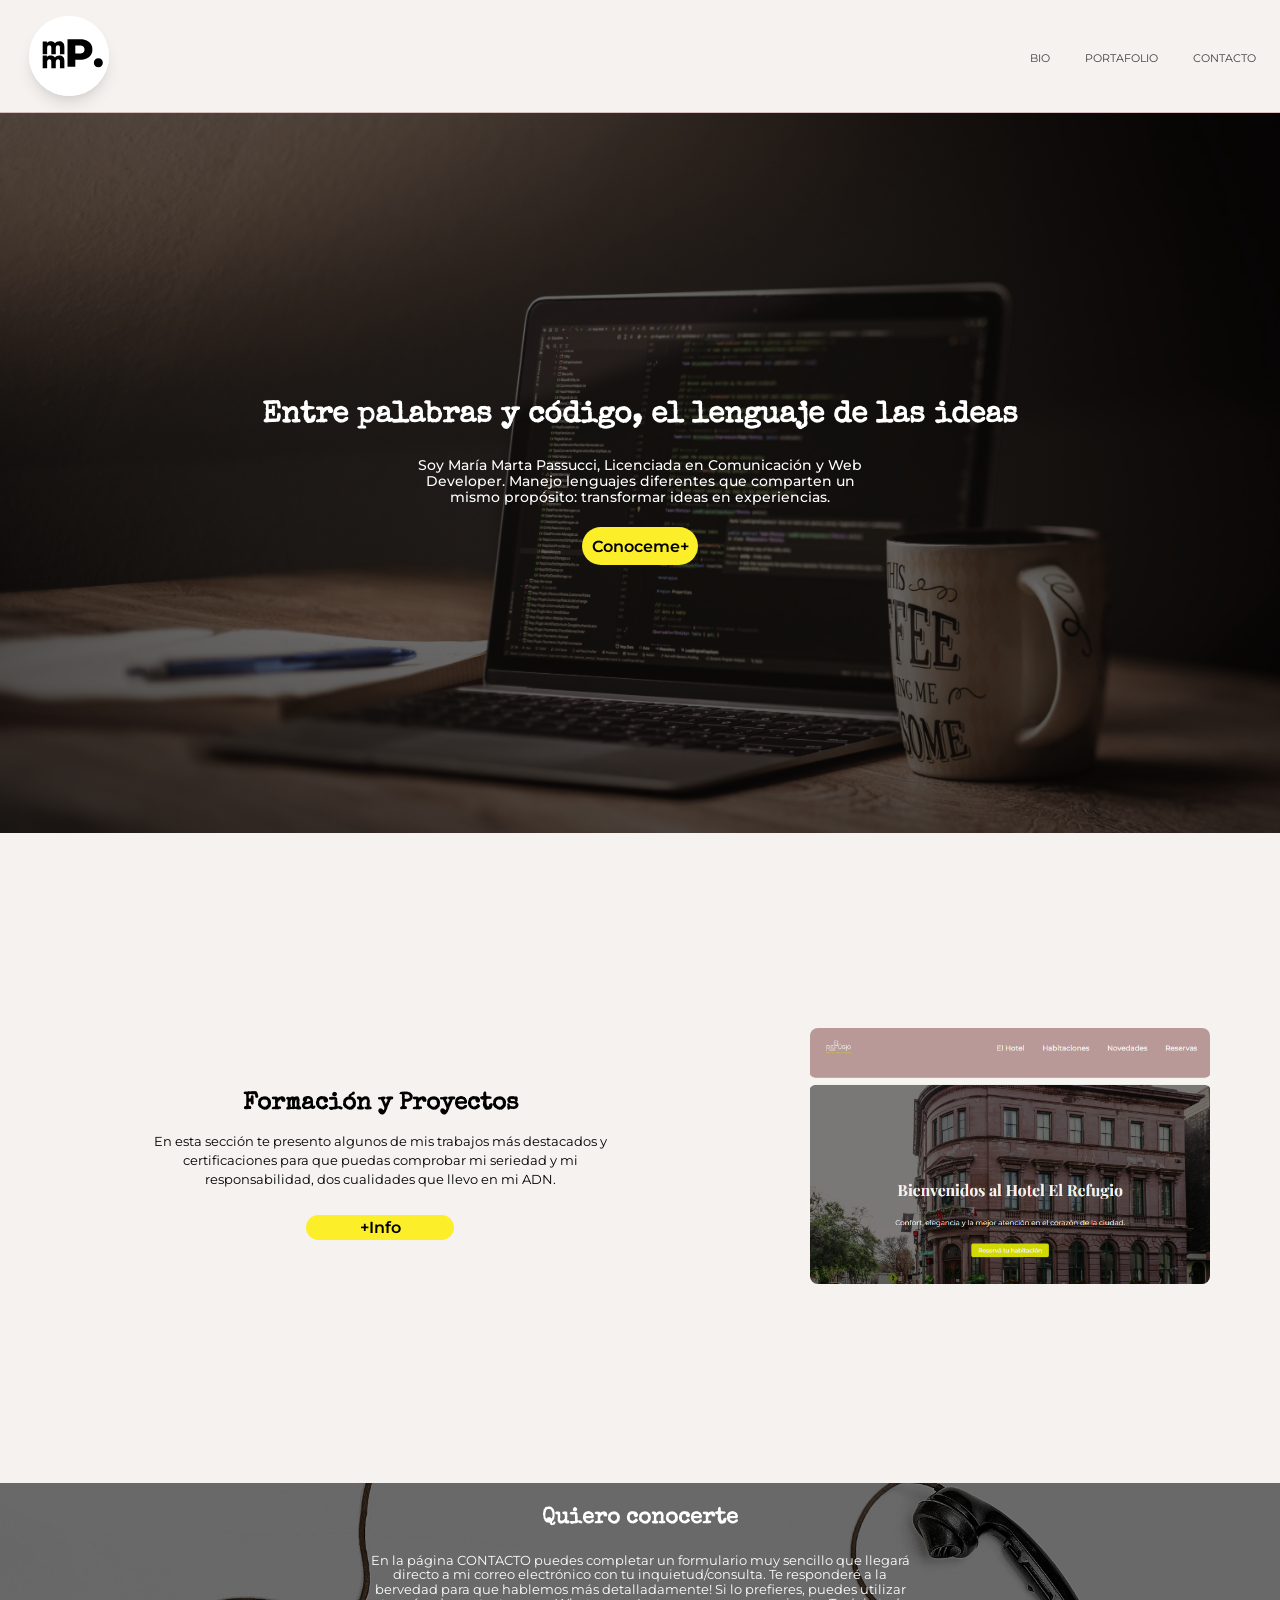
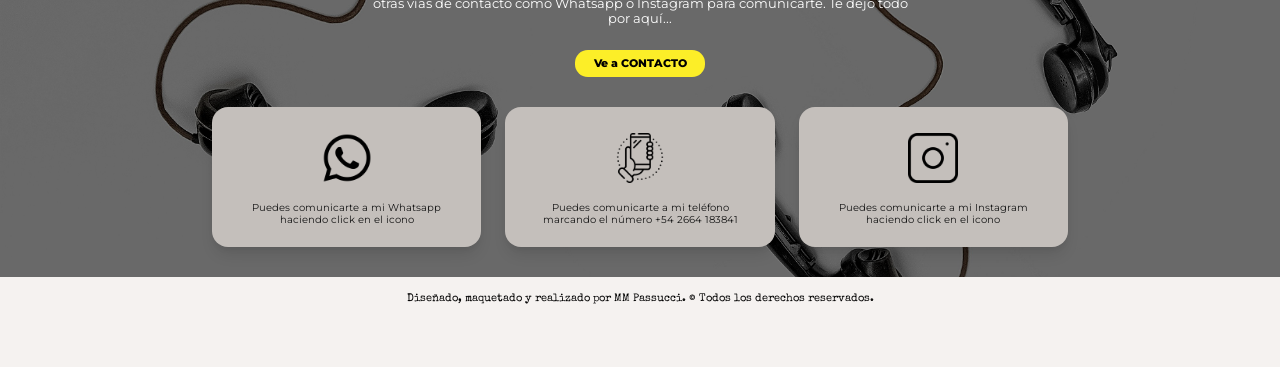
==== commit e7afa25c: "agregue etiquetas SEO en index.html" ====
--- a/index.html
+++ b/index.html
@@ -6,6 +6,18 @@
     <title>Inicio</title>
     <link rel="stylesheet" href="./css/styles.css">
     <link rel="shortcut icon" href="./assets/logos/MM.svg" type="image/x-icon">
+
+<meta name="description" content="Portfolio de María M. Passucci, desarrolladora web Full Stack en formación. HTML5, CSS3, Sass y Git. Descubrí mis proyectos y contactame para trabajar juntos.">
+ <meta name="keywords" content="María Passucci, comunicadora, desarrolladora web, desarrollo web, diseño web, HTML5, CSS3, portfolio, desarrolladora frontend, comunicación institucional, diseño gráfico, edición audiovisual, Full Stack Developer">
+  <meta name="author" content="María Passucci">
+  <meta name="owner" content="María Passucci">
+
+  <meta property="og:title" content="Portfolio María Marta Passucci, comunicadora y web developer" />
+<meta property="og:type" content="website"/>
+<meta property="og:url" content="https://" />
+<meta property="og:image" content="https://raw.githubusercontent.com/mmpassucci/portfolio-mmpassucci/1fda85f06ea1e78c565604a76c32043068cf30ea/assets/logos/MM.svg" />
+
+
 </head>
 
 <body>
@@ -14,7 +26,7 @@
         <nav class="nav">
             <ul class="lista">
                 <li><a href="./pages/bio.html">BIO</a></li>
-                <li><a href="./pages/desarrollos.html">DESARROLLOS</a></li>
+                <li><a href="./pages/desarrollos.html">PORTAFOLIO</a></li>
                 <li><a href="./pages/contacto.html">CONTACTO</a></li>
             </ul>
         </nav>
--- a/css/styles.css
+++ b/css/styles.css
@@ -162,7 +162,7 @@
 
   h2 {
     font-size: 0.6rem;
-     font-family: "Special Elite", system-ui;
+    font-family: "Special Elite", system-ui;
   }
 
   p {
@@ -221,7 +221,7 @@
 
   @media (min-width: 768px) {
     p {
-      font-size: 1rem;
+      font-size: 0.8rem;
       width: 80%;
       line-height: 1.2rem;
     }
@@ -420,7 +420,7 @@
   }
 }
 
-/* pagina bio */
+/* pagina bio: sección presentación bio*/
 
 .contenedor-uno {
   display: flex;
@@ -435,28 +435,33 @@
     display: flex;
     justify-content: center;
     align-items: center;
+    min-width: 30%; /* No deja que se AGRANDE mas del 60% del tamaño */
+    max-width: 30%;  /*No deja que se ENCOJA mas del 80% del tamaño  */
 
     img {
-      max-width: 80%; /*No deja que se ENCOJA mas del 80% del tamaño*/
-      min-width: 40%; /*No deja que se AGRANDE mas del 60% del tamaño*/
+      width: 100%;
       height: auto;
       box-shadow:
         0 10px 15px -3px rgba(0, 0, 0, 0.1),
         0 4px 6px -2px rgba(0, 0, 0, 0.05);
       border-radius: 50%;
     }
-
-    @media (min-width: 1024px) {
-      width: 50%;
-    }
-  }
-  .texto-uno {
-    padding-inline: 0.6rem;
-    text-wrap: pretty;
-  }
+  }
+
+  @media (min-width: 1024px) {
+    /* img {min-width: 10%; No deja que se AGRANDE mas del 60% del tamaño */
+}
+  }
+
+
+.texto-uno {
+  padding: 0.5rem;
+  text-wrap: pretty;
+     width: 70%;
+
   h2 {
     font-family: "Special Elite", system-ui;
-    font-size: 0.9rem;
+    font-size: 1rem;
     padding-bottom: 0.3rem;
   }
 
@@ -465,9 +470,10 @@
     padding-bottom: 0.3rem;
   }
   p {
-    padding-top: 0.3rem;
+    padding-top: 0.4rem;
     font-size: 0.5rem;
-    text-align:left;  
+    text-align: left;
+ 
   }
 
   @media (min-width: 480px) {
@@ -485,32 +491,32 @@
   }
 
   @media (min-width: 768px) {
-    h2 {
-      font-size: 2rem;
+  h2 {
+      font-size: 2.5rem;
     }
 
     h3 {
-      font-size: 1.3rem;
-    }
-
-    p {
-      font-size: 1rem;
+      font-size: 1.6rem;
+    }
+
+    p {
+      font-size: 1.1rem;
     }
   }
 }
 
 /* seccion desarrollo-bio */
-.contenedor-dos {
+.contenido-bio {
   display: grid;
   grid-template-columns: 1fr;
   grid-template-rows: repeat(4, auto);
   /* height: auto; */
   grid-gap: 1rem;
   background-color: #f5f2f0;
-  line-height: 0.9rem;
+  line-height: 0.8rem;
   text-wrap: pretty;
   margin: 0.5rem;
-  
+
   @media (min-width: 1024px) {
     grid-template-columns: repeat(4, 1fr);
     grid-template-rows: auto;
@@ -526,34 +532,60 @@
   padding: 1rem;
   box-shadow: 0px 8px 6px -3px rgba(0, 0, 0, 0.15);
   border-radius: 0.5rem;
-
-  .imagen-bio {
-    width: 80%;
-    height: auto;
-    border-radius: 0.5rem;
-  }
-
-  .descripcion-bio {
+  font-size: 0.5rem;
+
+  @media (min-width: 480px) {
+    font-size: 0.6rem;
+  }
+
+  @media (min-width:768px) {
+    font-size: 0.8rem;
+    
+  }
+}
+
+.imagen-bio {
+  width: 80%;
+  height: auto;
+  border-radius: 0.5rem;
+}
+
+.descripcion-bio {
   font-size: 0.9rem;
   padding: 1rem 1rem 0 1rem;
   font-family: "Special Elite", system-ui;
-
-  
 }
 
 .texto-bio {
-  padding-inline: 1rem;
+  padding: 1rem 0.6rem 0 0.6rem;
+  @media (min-width: 480px) {
+    font-size: 0.6rem;
+  }
+
+  @media (min-width:768px) {
+    font-size: 0.7rem;
+    line-height: 1rem;
+  }
 }
 
 .lista-bio {
   list-style: none;
   padding-top: 1rem;
+  
 
   li {
-    font-size: 0.8rem;
-  
-  }
-}
+    font-size: 0.5rem;
+
+        @media (min-width: 480px) {
+    font-size: 0.6rem;
+  }
+
+  @media (min-width:768px) {
+    font-size: 0.7rem;
+    line-height: 1rem;
+  }
+  }
+
 
 }
 
@@ -595,23 +627,23 @@
   border-radius: 1rem;
   text-align: center;
 
-    @media (min-width: 768px) {
+  @media (min-width: 768px) {
     flex-direction: row;
-    justify-content:space-evenly;    
-   }
+    justify-content: space-evenly;
+  }
 
   h2 {
     font-size: 2rem;
     font-family: "Special Elite", system-ui;
     padding-top: 2rem;
 
-     @media (min-width: 768px) {
-    font-size: 4rem;   
+    @media (min-width: 768px) {
+      font-size: 4rem;
       transform: rotate(-90deg);
       white-space: wrap; /* para que no se corte en varias líneas */
       /* writing-mode: vertical-lr;
   text-orientation:mixed; controla cómo se orientan los caracteres */
-   }
+    }
   }
 
   .formulario {
@@ -659,37 +691,38 @@
     padding: 10px 25px;
     width: auto;
   }
-
- 
 }
 
 /* página desarrollos */
 
 .titulodesarrollos {
   font-size: 2rem;
-    font-family: "Special Elite", system-ui;
-    padding-top: 2rem;
-    text-align: center;
-    
+  font-family: "Special Elite", system-ui;
+  padding-top: 2rem;
+  text-align: center;
+
   @media (min-width: 768px) {
-        font-size: 3rem; }  
+    font-size: 3rem;
+  }
 }
 .cont-cards {
   display: flex;
   flex-direction: column;
   justify-content: center;
   align-items: center;
-       gap: 1rem;
-        padding-top: 1rem;
+  gap: 1rem;
+  padding-top: 1rem;
 
   @media (min-width: 768px) {
-         flex-direction: row;
-         align-items: stretch;
-        gap: 0.1rem }  
-  }
-
-
-.card-uno, .card-dos, .card-tres {
+    flex-direction: row;
+    align-items: stretch;
+    gap: 0.1rem;
+  }
+}
+
+.card-uno,
+.card-dos,
+.card-tres {
   background-color: #e4e0de;
   padding: 1.5rem;
   box-shadow: 0px 8px 6px -3px rgba(0, 0, 0, 0.15);
@@ -698,31 +731,30 @@
   box-sizing: border-box;
   font-size: 0.8rem;
   text-align: center;
-    
-   @media (min-width: 768px) {
-    width: auto;      /* se anula el 90% de ancho cuando pasa a row */
-    flex: 1 1 0;       /* las 3 cards reparten el espacio en partes iguales */
-    min-width: 0;      /* se achican parejo sin importar el contenido */
+
+  @media (min-width: 768px) {
+    width: auto; /* se anula el 90% de ancho cuando pasa a row */
+    flex: 1 1 0; /* las 3 cards reparten el espacio en partes iguales */
+    min-width: 0; /* se achican parejo sin importar el contenido */
     /* flex: 1 1 0 es la combinación clásica para "reparto perfectamente igual":
 
 basis en 0 → todas arrancan del mismo lugar, sin importar su contenido.
 grow en 1 (igual entre todas) → el espacio sobrante se reparte parejo.
 shrink en 1 (igual entre todas) → si falta espacio, se achican parejo. */
-margin: 1rem;
-  }
-  
+    margin: 1rem;
+  }
 
   img {
     width: 100%;
     height: auto;
     display: block;
     border-radius: 0.5rem;
-       margin: 0 auto;}
-    
+    margin: 0 auto;
+  }
+
   p {
     font-size: 0.8rem;
     padding-top: 1rem;
-      text-align: center;
-  }
-  
-}+    text-align: center;
+  }
+}
